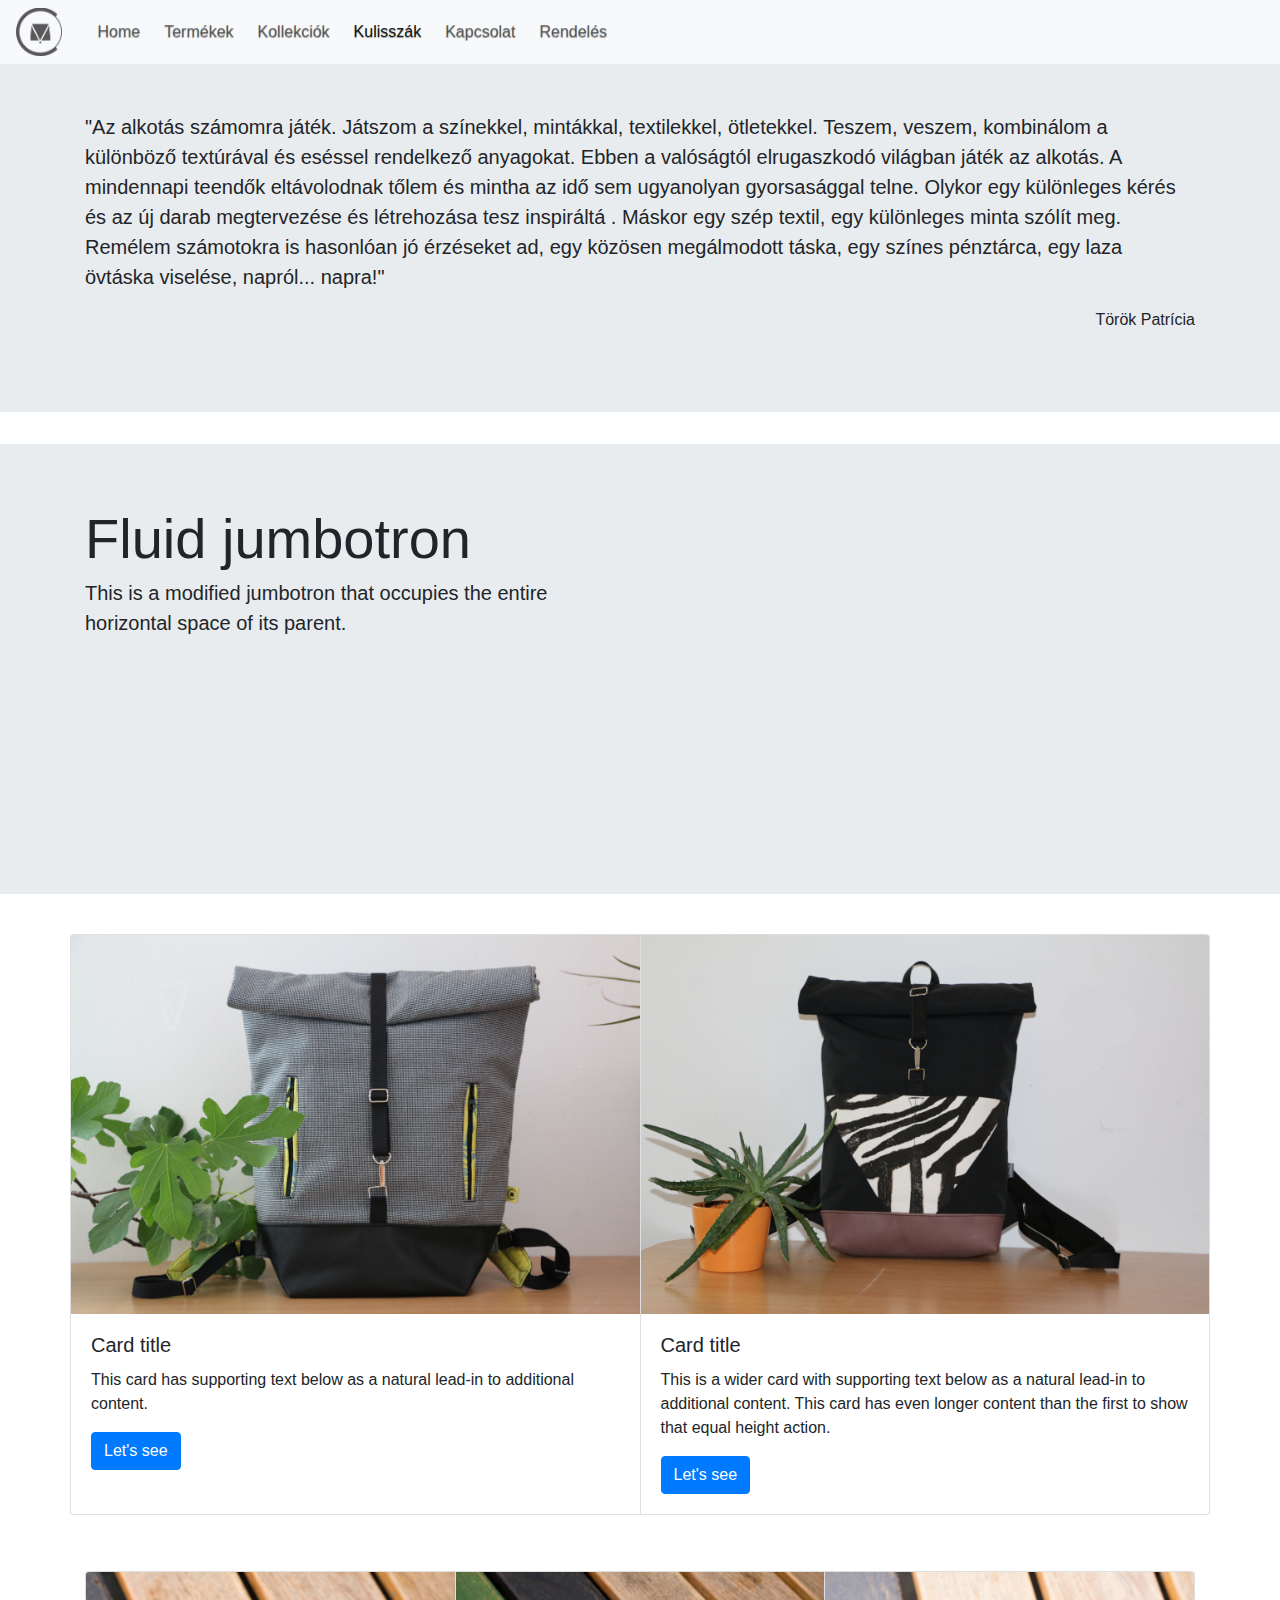
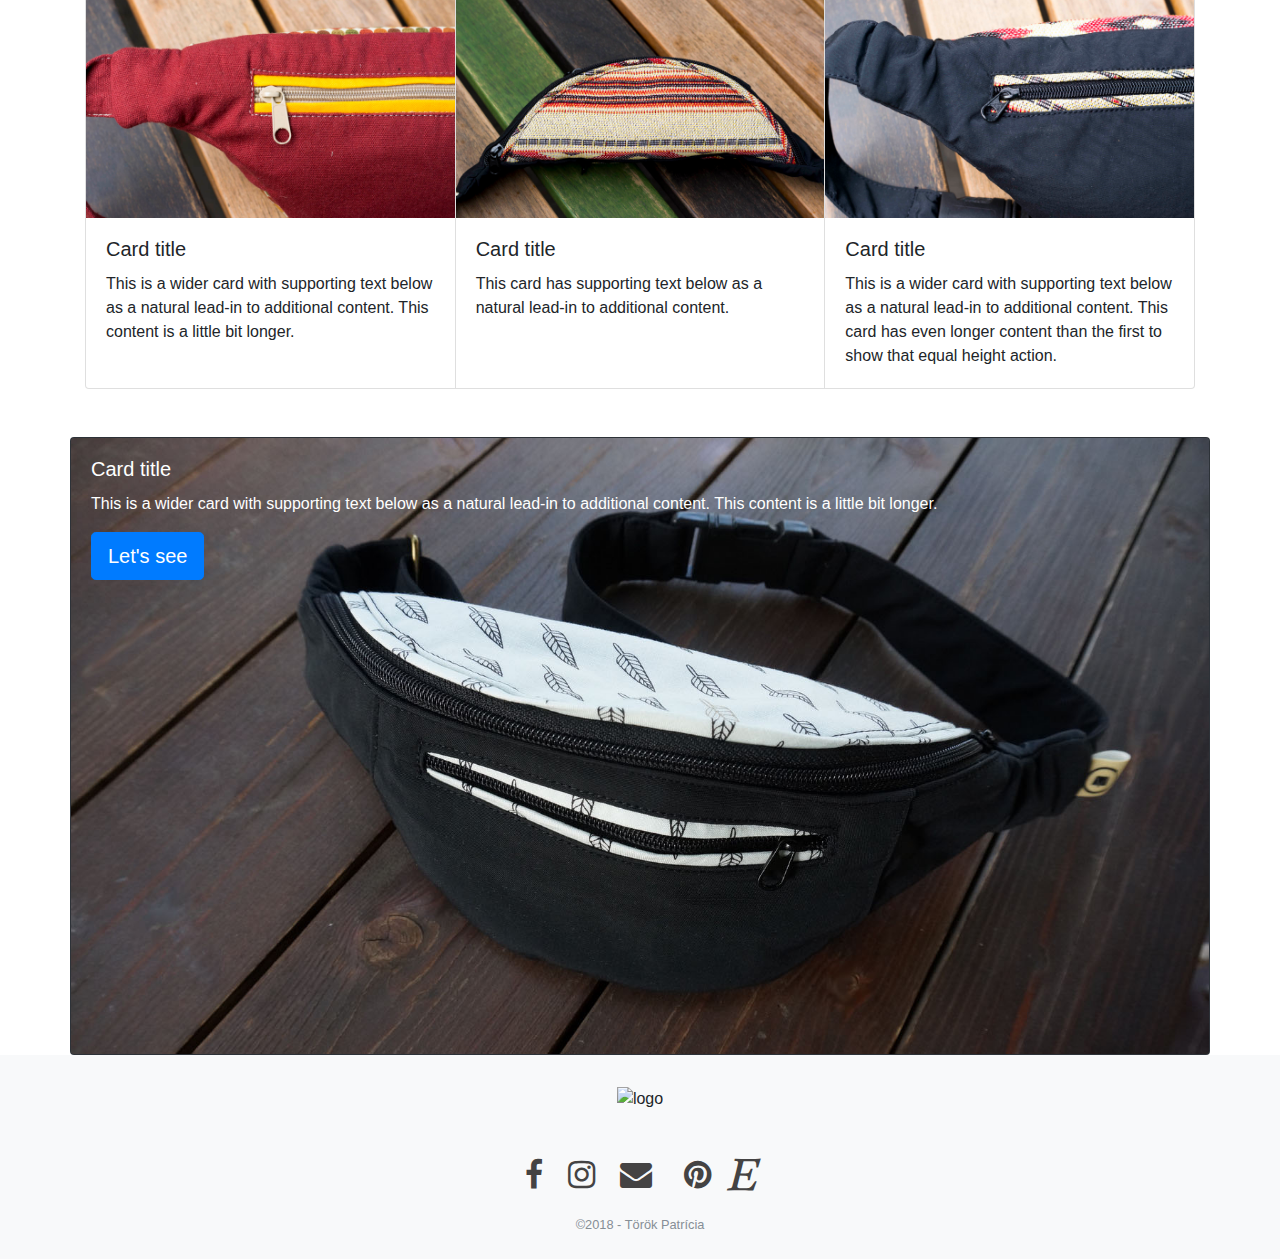
==== about.html @ 61d6d87e "+language buttons" ====
<!doctype html>
<html>
  <head>
    <meta charset="utf-8">
    <meta name="viewport" content="width=device-width, initial-scale=1, shrink-to-fit=no">
    <meta name="description" content="">
    <meta name="author" content="">
    <link rel="icon" href="pic/iconup.png">

    <title>Chignon Mignon</title>

    <!-- Bootstrap core CSS -->
    <link href="lib/bootstrap/css/bootstrap.min.css" rel="stylesheet">

    <!-- Custom styles for this template -->
    <link href="css/style.css" rel="stylesheet">
    <link href="https://maxcdn.bootstrapcdn.com/font-awesome/4.7.0/css/font-awesome.min.css" rel="stylesheet">
  </head>

  <body>
    
    
    <nav class="navbar navbar-expand-md navbar-light fixed-top bg-light">
     <a href="index.html"><img class="small-logo d-none d-lg-block" src="pic/iconup.png" alt="logo"></a>
      <button class="navbar-toggler" type="button" data-toggle="collapse" data-target="#navbarsExampleDefault" aria-controls="navbarsExampleDefault" aria-expanded="false" aria-label="Toggle navigation">
          <span class="navbar-toggler-icon"></span>
        </button>
        
        <div class="collapse navbar-collapse mx-4" id="navbarsExampleDefault">
            <ul class="navbar-nav mr-auto ">
                <li class="nav-item mx-1">
                    <a class="nav-link" href="index.html">Home <span class="sr-only">(current)</span></a>
      </li>
      <li class="nav-item  mx-1">
        <a class="nav-link" href="#">Termékek</a>
      </li>
      <li class="nav-item mx-1">
        <a class="nav-link" href="#">Kollekciók<span class="sr-only">(current)</span></a>
      </li>
      <li class="nav-item mx-1 active">
        <a class="nav-link" href="about.html">Kulisszák <span class="sr-only">(current)</span></a>
      </li>
      <li class="nav-item mx-1">
        <a class="nav-link " href="#">Kapcsolat</a>
      </li>
      <li class="nav-item mx-1">
            <a class="nav-link " href="#">Rendelés</a>
          </li>
    </ul>
    
  </div>
</nav>
<div id="jumbotron-logo" class="jumbotron jumbotron-fluid bg-light d-block d-lg-none">
  <div class="container text-center">
    <img src="pic/arnyekoltlogo.png" class="biglogo" alt="logo">

  </div>
</div>

<div class="jumbotron jumbotron-fluid mt-5">
    <div class="container">
    
      <p class="lead">"Az alkotás számomra játék. Játszom a színekkel, mintákkal, textilekkel, ötletekkel. Teszem, veszem, kombinálom a különböző textúrával és eséssel rendelkező anyagokat. Ebben a valóságtól elrugaszkodó világban játék az alkotás. A mindennapi teendők eltávolodnak tőlem és mintha az idő sem ugyanolyan gyorsasággal telne. Olykor egy különleges kérés és az új darab megtervezése és létrehozása tesz inspiráltá . Máskor egy szép textil, egy különleges minta szólít meg. Remélem számotokra is hasonlóan jó érzéseket ad, egy közösen megálmodott táska, egy színes pénztárca, egy laza övtáska viselése, napról... napra!"</p>
      <p class="text-right">Török Patrícia</p>
    </div>
  </div>

  <div class="jumbotron jumbotron-fluid">
        <div class="container">
            <div class="row">
            <div class="col-12 col-md-6"><h1 class="display-4">Fluid jumbotron</h1>
                <p class="lead">This is a modified jumbotron that occupies the entire horizontal space of its parent.</p>
            </div>
            <div class="col-12 col-md-6"><iframe width="560" height="315" src="https://www.youtube.com/embed/hdURlMFn1DY?rel=0" frameborder="0" allow="autoplay; encrypted-media" allowfullscreen></iframe>
        </div>
    
        </div>
        </div>
      </div>
   
<div class="container">
  <div class="row">
    <div class="card-group my-2">
      <div class="card">
        <img class="card-img-top" src="pic/nagy11.jpg" alt="Card image cap">
        <div class="card-body">
        <h5 class="card-title">Card title</h5>
        <p class="card-text">This card has supporting text below as a natural lead-in to additional content.</p>
        <button type="button" class="btn btn-primary">Let's see</button>
      </div>
      
    </div>
    <div class="card">
      <img class="card-img-top" src="pic/nagy22.jpg" alt="Card image cap">
      <div class="card-body">
        <h5 class="card-title">Card title</h5>
        <p class="card-text">This is a wider card with supporting text below as a natural lead-in to additional content. This card has even longer content than the first to show that equal height action.</p>
        <button type="button" class="btn btn-primary">Let's see</button>
      </div>
      
    </div>
    </div>
  </div>
</div>

<div class="container">
<div class="card-group my-5">
  <div class="card">
    <img class="card-img-top" src="pic/o14.3.jpg" alt="Card image cap">
    <div class="card-body">
      <h5 class="card-title">Card title</h5>
      <p class="card-text">This is a wider card with supporting text below as a natural lead-in to additional content. This content is a little bit longer.</p>
    </div>
    <!--<div class="card-footer">
      <small class="text-muted">Last updated 3 mins ago</small>
    </div>-->
  </div>
    <div class="card">
      <img class="card-img-top" src="pic/o16.2.jpg" alt="Card image cap">
      <div class="card-body">
      <h5 class="card-title">Card title</h5>
      <p class="card-text">This card has supporting text below as a natural lead-in to additional content.</p>
    </div>
    
  </div>
  <div class="card">
    <img class="card-img-top" src="pic/o16.3.jpg" alt="Card image cap">
    <div class="card-body">
      <h5 class="card-title">Card title</h5>
      <p class="card-text">This is a wider card with supporting text below as a natural lead-in to additional content. This card has even longer content than the first to show that equal height action.</p>
    </div>
    
  </div>
</div>
</div>

<div class="container">
  <div class="row">
    <div class="card bg-dark text-white">
      <img class="card-img" src="pic/11.jpg" alt="Card image">
      <div class="card-img-overlay">
        <h5 class="card-title">Card title</h5>
        <p class="card-text">This is a wider card with supporting text below as a natural lead-in to additional content. This content is a little bit longer.</p>
        <button type="button" class="btn btn-primary btn-lg">Let's see</button>
      </div>
    </div>
  </div>
</div>

    <footer class="py-2 bg-light">
      <div class="container">
      <div class="row">
        <div class="col-12  text-center">
         
          <img src="pic/arnyekoltlogo.png" class="logodown my-4" alt="logo">
          <div class="row">
            <div class="col-12 text-center my-3 fas-logos">
            <a class="fa mx-2" href="https://www.facebook.com/chignon.mignon/" target="_blank"><i class="fa fa-facebook" aria-hidden="true"></i></a>
            <a class="fa mx-2" href="https://www.instagram.com/chignonmignon/?hl=en" target="_blank"><i class="fa fa-instagram" aria-hidden="true"></i></a>
            <a class="mail mx-2" href="mailto:torok.patricia.a@gmail.com"><i class="fa fa-envelope" aria-hidden="true"></i></a>
            <a class="fa mx-2" href="https://ro.pinterest.com/bejbibejb/chignonmignonbags/?eq=ChignonMignonBags" target="_blank"></a><i class="fa fa-pinterest" aria-hidden="true"></i></a>
            <a class="fa mx-2" href="https://www.etsy.com/shop/ChignonMignonBags" target="_blank"><i class="fab fa-etsy"></i></a>
          </div>
          
        </div>
          <small class="d-block mb-3 text-muted">&copy;2018 - Török Patrícia </small>
        </div>
      </div>
      </div>
    </footer>


    <!-- Bootstrap core JavaScript
    ================================================== -->
    <!-- Placed at the end of the document so the pages load faster -->
    <script src="https://code.jquery.com/jquery-3.2.1.slim.min.js" integrity="sha384-KJ3o2DKtIkvYIK3UENzmM7KCkRr/rE9/Qpg6aAZGJwFDMVNA/GpGFF93hXpG5KkN" crossorigin="anonymous"></script>
    <script>window.jQuery || document.write('<script src="../../../../assets/js/vendor/jquery-slim.min.js"><\/script>')</script>
    <script src="https://ajax.googleapis.com/ajax/libs/jquery/3.2.1/jquery.min.js"></script>
    <script src="lib/popper.min.js"></script>
    <script src="lib/bootstrap/js/bootstrap.min.js"></script>
    <script>
      Holder.addTheme('thumb', {
        bg: '#55595c',
        fg: '#eceeef',
        text: 'Thumbnail'
      });
    </script>
  </body>
</html>
---- css/style.css ----
/* Home page nav slide jumbotron*/
.flag{
    max-width: 2.5rem;
    border-radius: 10%;
}
.flag-button{
    border-radius: 10%;
    background-color: rgb(238, 238, 238);
    border: solid rgb(212, 212, 212) 1px;
    display: inline-block;
}

.slideshow img{
    max-height: 100%;
    
}

img.small-logo{
    height: 3rem;
   
}
.logodown{
    max-height: 7rem;
}
.carousel.slide{
    margin-top: 4rem;
}
.nav-item, .navbar-brand{
text-shadow: 0px 1px 1px rgba(0, 0, 0, 0.4);
}
.biglogo{
    max-width: 10rem;
    margin-top: 2rem;
}
#carouselExampleControls{
    margin-top: 0;
}
#jumbotron-logo{
    margin-bottom: 0;
}
/* Footer */
.fas-logos{
    font-size: 2rem;
}
.fa{
    color:rgb(68, 67, 67);
}
.fa:hover{
    color:rgb(8, 8, 8);
    transform: scale(1.1);
}

/* resvonsive jumbotron logo */
@media (min-width: 768px){
    .biglogo{
        margin-top: 0;
        margin-bottom: -3rem;
    }

}
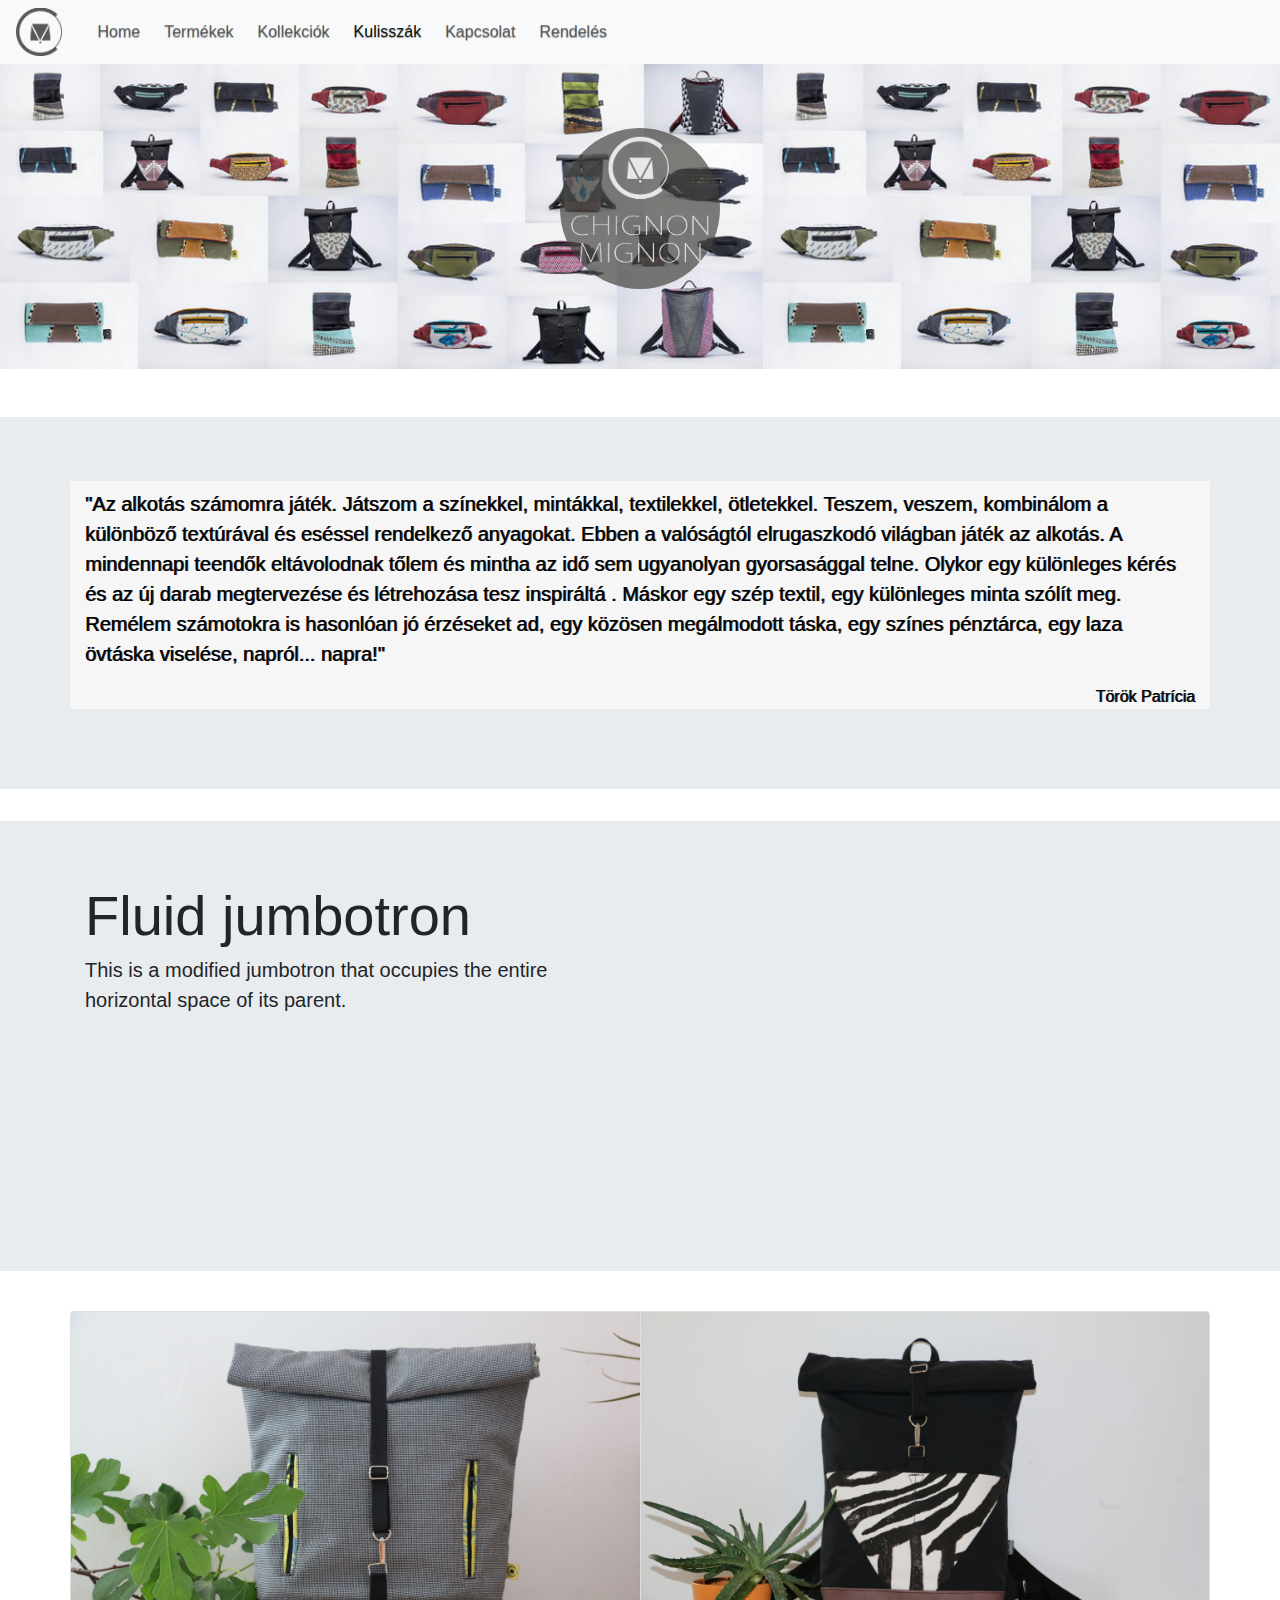
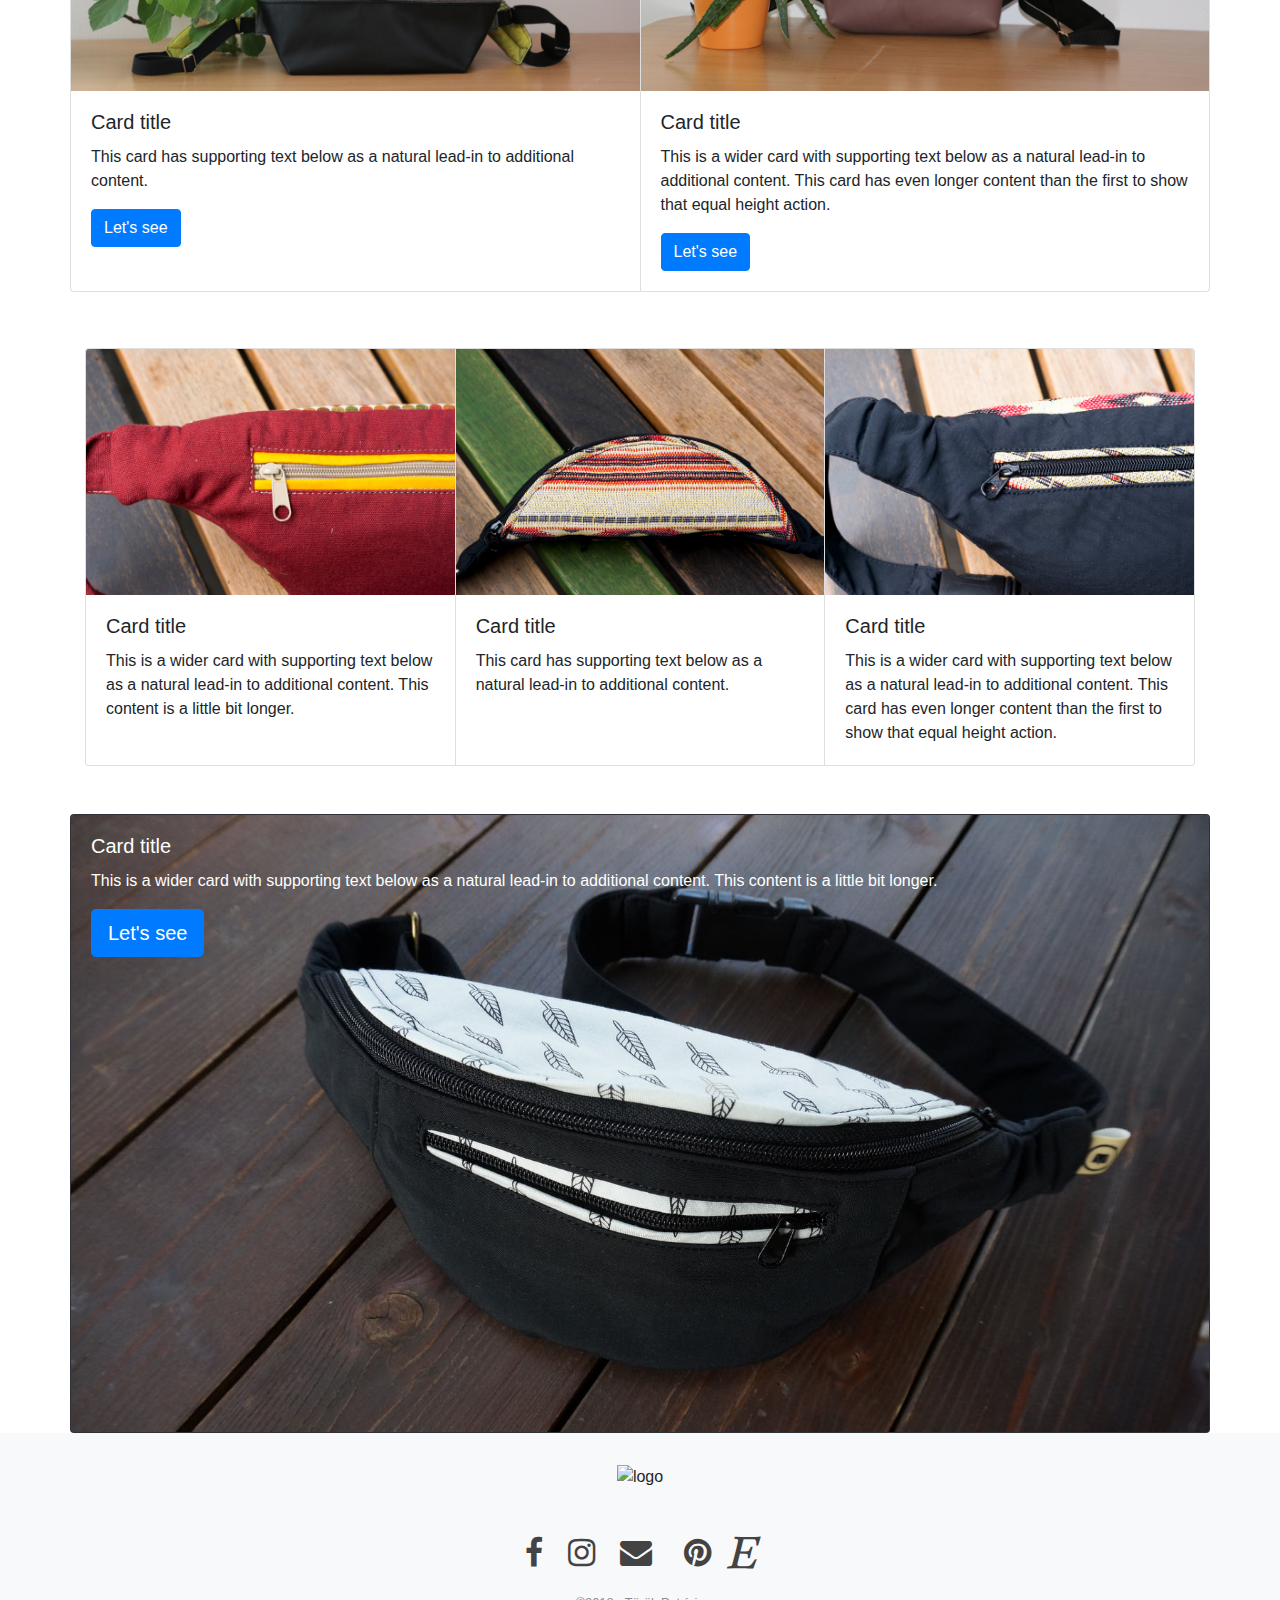
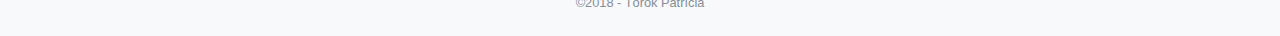
==== commit dedba209: "logo circle" ====
--- a/about.html
+++ b/about.html
@@ -51,15 +51,16 @@
     
   </div>
 </nav>
-<div id="jumbotron-logo" class="jumbotron jumbotron-fluid bg-light d-block d-lg-none">
-  <div class="container text-center">
-    <img src="pic/arnyekoltlogo.png" class="biglogo" alt="logo">
+<div id="jumbotron-logo" class="jumbotron jumbotron-fluid jumbCM">
+    <div class="container text-center">
+      <img src="pic/logojumb1.png" class="biglogo mb-3 rounded-circle" alt="logo">
+  
+    </div>
+  </div>
 
-  </div>
-</div>
 
 <div class="jumbotron jumbotron-fluid mt-5">
-    <div class="container">
+    <div class="container textbox pt-2">
     
       <p class="lead">"Az alkotás számomra játék. Játszom a színekkel, mintákkal, textilekkel, ötletekkel. Teszem, veszem, kombinálom a különböző textúrával és eséssel rendelkező anyagokat. Ebben a valóságtól elrugaszkodó világban játék az alkotás. A mindennapi teendők eltávolodnak tőlem és mintha az idő sem ugyanolyan gyorsasággal telne. Olykor egy különleges kérés és az új darab megtervezése és létrehozása tesz inspiráltá . Máskor egy szép textil, egy különleges minta szólít meg. Remélem számotokra is hasonlóan jó érzéseket ad, egy közösen megálmodott táska, egy színes pénztárca, egy laza övtáska viselése, napról... napra!"</p>
       <p class="text-right">Török Patrícia</p>
--- a/css/style.css
+++ b/css/style.css
@@ -57,4 +57,24 @@
         margin-bottom: -3rem;
     }
 
+}
+
+/* order page*/
+
+div.jumbCM{
+    
+    background: url(../pic/jumbCM.jpg);
+    background-size: contain;
+    margin-top: 4rem;
+    
+}
+
+/* ABOUT */
+
+div.textbox{
+    color: black;
+    
+    text-shadow: 1px 0px 0.5px rgb(59, 59, 59);
+    background-color: rgba(250, 250, 250, 0.75);
+    
 }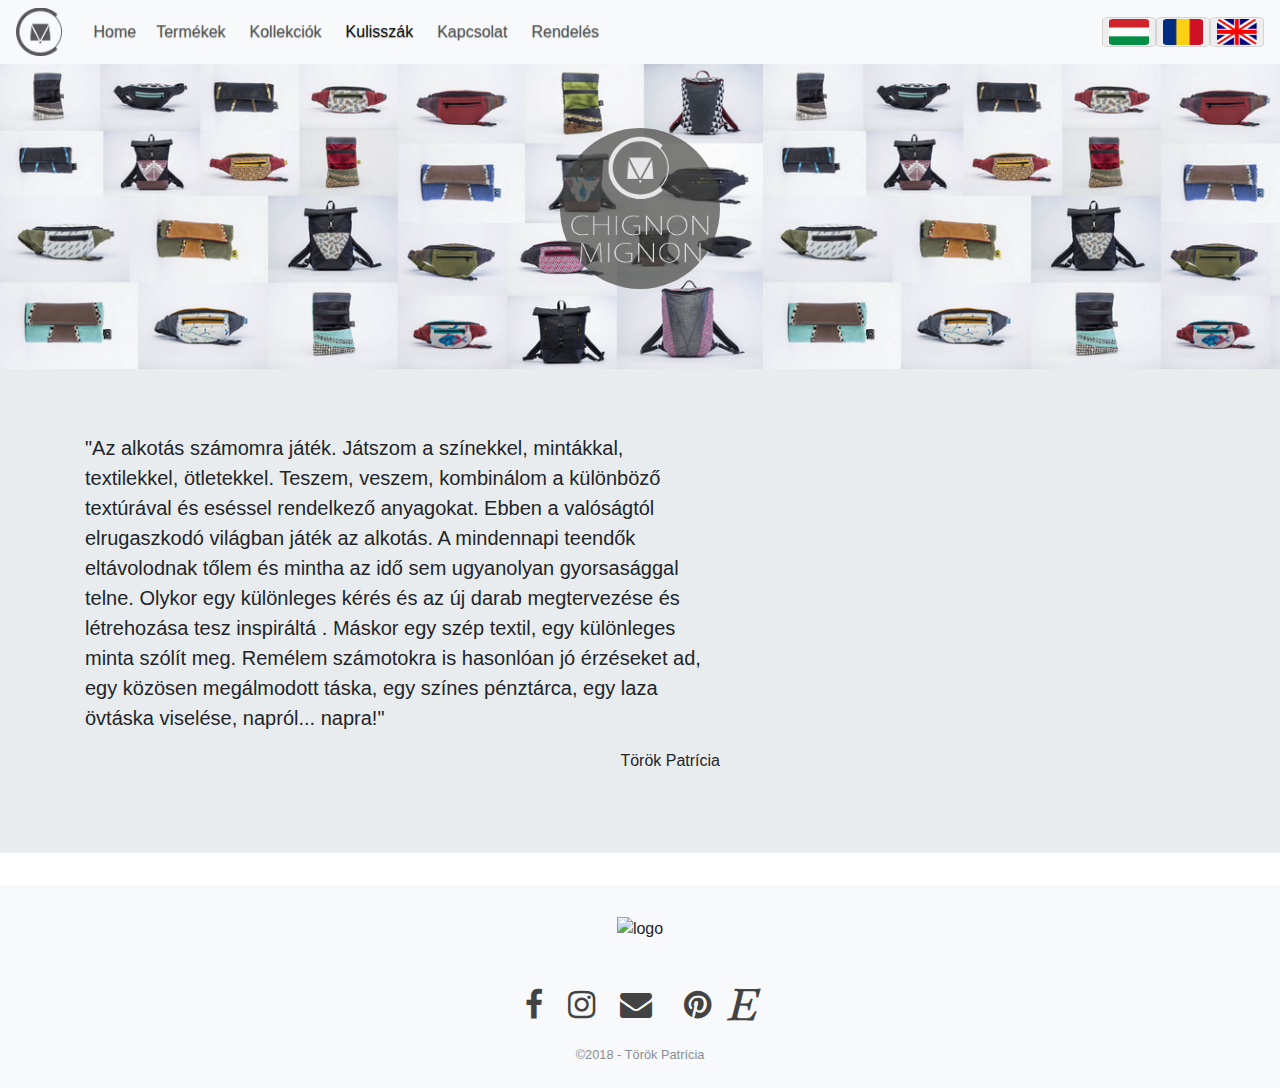
==== commit 3e3c94f1: "about page" ====
--- a/about.html
+++ b/about.html
@@ -21,133 +21,71 @@
   <body>
     
     
-    <nav class="navbar navbar-expand-md navbar-light fixed-top bg-light">
-     <a href="index.html"><img class="small-logo d-none d-lg-block" src="pic/iconup.png" alt="logo"></a>
-      <button class="navbar-toggler" type="button" data-toggle="collapse" data-target="#navbarsExampleDefault" aria-controls="navbarsExampleDefault" aria-expanded="false" aria-label="Toggle navigation">
-          <span class="navbar-toggler-icon"></span>
-        </button>
-        
-        <div class="collapse navbar-collapse mx-4" id="navbarsExampleDefault">
-            <ul class="navbar-nav mr-auto ">
-                <li class="nav-item mx-1">
-                    <a class="nav-link" href="index.html">Home <span class="sr-only">(current)</span></a>
-      </li>
-      <li class="nav-item  mx-1">
-        <a class="nav-link" href="#">Termékek</a>
-      </li>
-      <li class="nav-item mx-1">
-        <a class="nav-link" href="#">Kollekciók<span class="sr-only">(current)</span></a>
-      </li>
-      <li class="nav-item mx-1 active">
-        <a class="nav-link" href="about.html">Kulisszák <span class="sr-only">(current)</span></a>
-      </li>
-      <li class="nav-item mx-1">
-        <a class="nav-link " href="#">Kapcsolat</a>
-      </li>
-      <li class="nav-item mx-1">
-            <a class="nav-link " href="#">Rendelés</a>
-          </li>
-    </ul>
-    
-  </div>
-</nav>
-<div id="jumbotron-logo" class="jumbotron jumbotron-fluid jumbCM">
-    <div class="container text-center">
-      <img src="pic/logojumb1.png" class="biglogo mb-3 rounded-circle" alt="logo">
-  
-    </div>
-  </div>
+      <nav class="navbar navbar-expand-md navbar-light fixed-top bg-light">
+          <a href="index.html"><img class="small-logo d-none d-lg-block" src="pic/iconup.png" alt="logo"></a>
+           
+          <button type="button" class="flag-button d-md-none"><img src="pic/magyar.jpg" class="flag"></button>
+         <button type="button" class="flag-button d-md-none"><img src="pic/roman.jpg" class="flag"></button>
+         <button type="button" class="flag-button d-md-none"><img src="pic/angol.jpg" class="flag"></button>
+       
+           <button class="navbar-toggler" type="button" data-toggle="collapse" data-target="#navbarsExampleDefault" aria-controls="navbarsExampleDefault" aria-expanded="false" aria-label="Toggle navigation">
+               <span class="navbar-toggler-icon"></span>
+             </button>
+             
+             <div class="collapse navbar-collapse mx-4" id="navbarsExampleDefault">
+                 <ul class="navbar-nav mr-auto ">
+                     <li class="nav-item ">
+                         <a class="nav-link" href="index.html">Home <span class="sr-only">(current)</span></a>
+           </li>
+           <li class="nav-item  mx-1">
+             <a class="nav-link" href="#">Termékek</a>
+           </li>
+           <li class="nav-item mx-1">
+             <a class="nav-link" href="#">Kollekciók</a>
+           </li>
+           <li class="nav-item mx-1 active">
+             <a class="nav-link" href="about.html">Kulisszák</a>
+           </li>
+           <li class="nav-item mx-1">
+             <a class="nav-link " href="#">Kapcsolat</a>
+           </li>
+           <li class="nav-item mx-1">
+               <a class="nav-link " href="order.html">Rendelés</a>
+             </li>
+         </ul>
+         
+       </div>
+       
+       <button type="button" class="flag-button d-none d-md-block"><img src="pic/magyar.jpg" class="flag"></button>
+       <button type="button" class="flag-button d-none d-md-block"><img src="pic/roman.jpg" class="flag"></button>
+       <button type="button" class="flag-button d-none d-md-block"><img src="pic/angol.jpg" class="flag"></button>
+       
+    </nav>
 
 
-<div class="jumbotron jumbotron-fluid mt-5">
-    <div class="container textbox pt-2">
+      <div id="jumbotron-logo" class="jumbotron jumbotron-fluid jumbCM">
+          <div class="container text-center">
+            <img src="pic/logojumb1.png" class="biglogo mb-3 rounded-circle" alt="logo">
+        
+          </div>
+        </div>
+
+
+
+      <div class="jumbotron jumbotron-fluid">
+            <div class="container">
+                <div class="row">
+                <div class="col-12 col-lg-7"> <p class="lead">"Az alkotás számomra játék. Játszom a színekkel, mintákkal, textilekkel, ötletekkel. Teszem, veszem, kombinálom a különböző textúrával és eséssel rendelkező anyagokat. Ebben a valóságtól elrugaszkodó világban játék az alkotás. A mindennapi teendők eltávolodnak tőlem és mintha az idő sem ugyanolyan gyorsasággal telne. Olykor egy különleges kérés és az új darab megtervezése és létrehozása tesz inspiráltá . Máskor egy szép textil, egy különleges minta szólít meg. Remélem számotokra is hasonlóan jó érzéseket ad, egy közösen megálmodott táska, egy színes pénztárca, egy laza övtáska viselése, napról... napra!"</p>
+                  <p class="text-right">Török Patrícia</p>
+                </div>
+                <div class="col-12 col-lg-5"><iframe width="560" height="315" src="https://www.youtube.com/embed/hdURlMFn1DY?rel=0" frameborder="0" allow="autoplay; encrypted-media" allowfullscreen></iframe>
+                </div>
     
-      <p class="lead">"Az alkotás számomra játék. Játszom a színekkel, mintákkal, textilekkel, ötletekkel. Teszem, veszem, kombinálom a különböző textúrával és eséssel rendelkező anyagokat. Ebben a valóságtól elrugaszkodó világban játék az alkotás. A mindennapi teendők eltávolodnak tőlem és mintha az idő sem ugyanolyan gyorsasággal telne. Olykor egy különleges kérés és az új darab megtervezése és létrehozása tesz inspiráltá . Máskor egy szép textil, egy különleges minta szólít meg. Remélem számotokra is hasonlóan jó érzéseket ad, egy közösen megálmodott táska, egy színes pénztárca, egy laza övtáska viselése, napról... napra!"</p>
-      <p class="text-right">Török Patrícia</p>
-    </div>
-  </div>
-
-  <div class="jumbotron jumbotron-fluid">
-        <div class="container">
-            <div class="row">
-            <div class="col-12 col-md-6"><h1 class="display-4">Fluid jumbotron</h1>
-                <p class="lead">This is a modified jumbotron that occupies the entire horizontal space of its parent.</p>
+                </div>
             </div>
-            <div class="col-12 col-md-6"><iframe width="560" height="315" src="https://www.youtube.com/embed/hdURlMFn1DY?rel=0" frameborder="0" allow="autoplay; encrypted-media" allowfullscreen></iframe>
-        </div>
-    
-        </div>
-        </div>
       </div>
    
-<div class="container">
-  <div class="row">
-    <div class="card-group my-2">
-      <div class="card">
-        <img class="card-img-top" src="pic/nagy11.jpg" alt="Card image cap">
-        <div class="card-body">
-        <h5 class="card-title">Card title</h5>
-        <p class="card-text">This card has supporting text below as a natural lead-in to additional content.</p>
-        <button type="button" class="btn btn-primary">Let's see</button>
-      </div>
-      
-    </div>
-    <div class="card">
-      <img class="card-img-top" src="pic/nagy22.jpg" alt="Card image cap">
-      <div class="card-body">
-        <h5 class="card-title">Card title</h5>
-        <p class="card-text">This is a wider card with supporting text below as a natural lead-in to additional content. This card has even longer content than the first to show that equal height action.</p>
-        <button type="button" class="btn btn-primary">Let's see</button>
-      </div>
-      
-    </div>
-    </div>
-  </div>
-</div>
 
-<div class="container">
-<div class="card-group my-5">
-  <div class="card">
-    <img class="card-img-top" src="pic/o14.3.jpg" alt="Card image cap">
-    <div class="card-body">
-      <h5 class="card-title">Card title</h5>
-      <p class="card-text">This is a wider card with supporting text below as a natural lead-in to additional content. This content is a little bit longer.</p>
-    </div>
-    <!--<div class="card-footer">
-      <small class="text-muted">Last updated 3 mins ago</small>
-    </div>-->
-  </div>
-    <div class="card">
-      <img class="card-img-top" src="pic/o16.2.jpg" alt="Card image cap">
-      <div class="card-body">
-      <h5 class="card-title">Card title</h5>
-      <p class="card-text">This card has supporting text below as a natural lead-in to additional content.</p>
-    </div>
-    
-  </div>
-  <div class="card">
-    <img class="card-img-top" src="pic/o16.3.jpg" alt="Card image cap">
-    <div class="card-body">
-      <h5 class="card-title">Card title</h5>
-      <p class="card-text">This is a wider card with supporting text below as a natural lead-in to additional content. This card has even longer content than the first to show that equal height action.</p>
-    </div>
-    
-  </div>
-</div>
-</div>
-
-<div class="container">
-  <div class="row">
-    <div class="card bg-dark text-white">
-      <img class="card-img" src="pic/11.jpg" alt="Card image">
-      <div class="card-img-overlay">
-        <h5 class="card-title">Card title</h5>
-        <p class="card-text">This is a wider card with supporting text below as a natural lead-in to additional content. This content is a little bit longer.</p>
-        <button type="button" class="btn btn-primary btn-lg">Let's see</button>
-      </div>
-    </div>
-  </div>
-</div>
 
     <footer class="py-2 bg-light">
       <div class="container">
